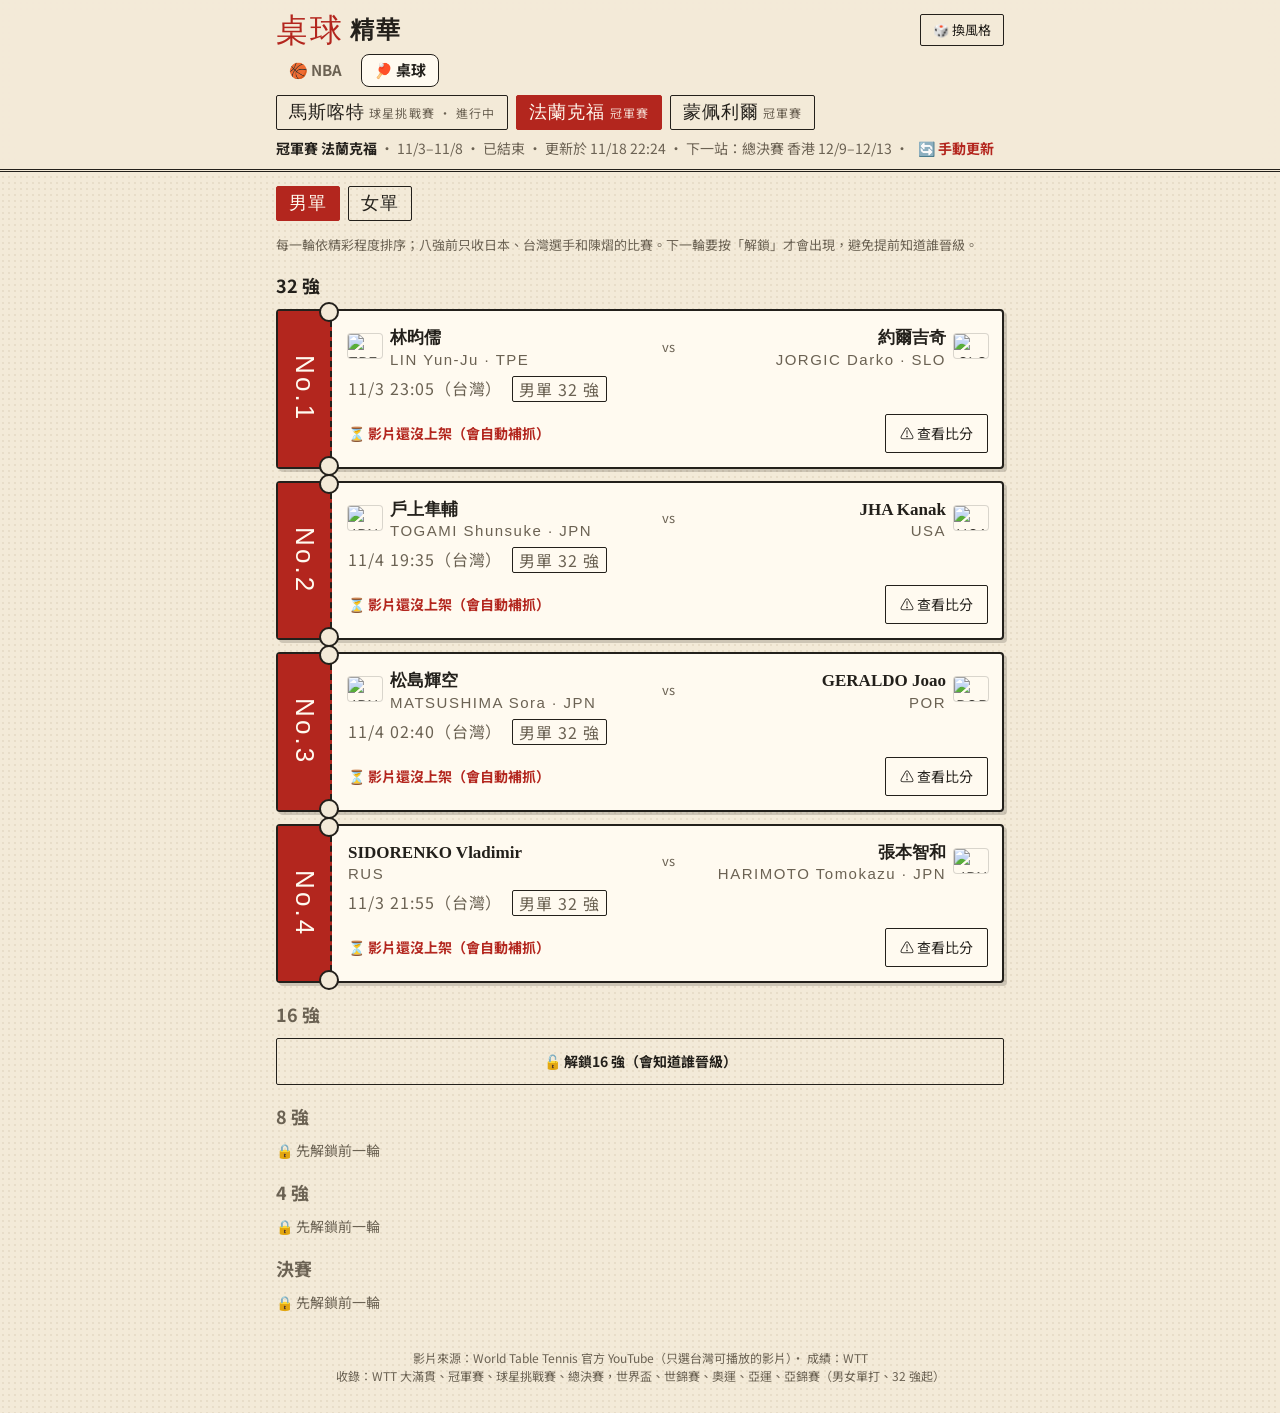
==== docs/tt.html @ 7d72522f "新增桌球分頁：WTT／ITTF 大賽男女單打精華 - scripts/fetch_tt.py：讀 WTT 行事曆與公開靜態成績檔（不偽裝來源）   收錄大滿貫、冠軍賽、球星挑戰賽、總決賽、世界盃、世錦" ====
<!doctype html>
<html lang="zh-Hant">
<head>
<meta charset="utf-8">
<meta name="viewport" content="width=device-width, initial-scale=1, viewport-fit=cover">
<title>桌球精華</title>
<meta name="description" content="WTT 與國際大賽桌球精華，依輪次解鎖、依精彩程度排序，不暴雷。">
<meta name="theme-color" content="#0f1115">
<link rel="icon" href="data:image/svg+xml,<svg xmlns='http://www.w3.org/2000/svg' viewBox='0 0 100 100'><text y='.9em' font-size='90'>🏓</text></svg>">
<link rel="preconnect" href="https://fonts.googleapis.com">
<link rel="preconnect" href="https://fonts.gstatic.com" crossorigin>
<link href="https://fonts.googleapis.com/css2?family=Anton&family=Barlow+Condensed:ital,wght@0,600;1,700;1,800&family=Bebas+Neue&family=Noto+Sans+TC:wght@400;700;900&family=Noto+Serif+TC:wght@700;900&display=swap" rel="stylesheet">
<script>
  // 隨機挑一種風格（C 復古票根 / D 球衣撞色 / E 電視轉播），網址 ?skin=C 可指定
  (function () {
    // 同一次瀏覽中切換分頁時沿用同一種風格
    var S = ["C", "D", "E"], q = new URLSearchParams(location.search).get("skin"), k = null;
    try { k = sessionStorage.getItem("skin"); } catch (e) {}
    var s = S.indexOf(q) >= 0 ? q : S.indexOf(k) >= 0 ? k : S[Math.floor(Math.random() * S.length)];
    document.documentElement.dataset.skin = s;
    try { sessionStorage.setItem("skin", s); } catch (e) {}
  })();
</script>
<link rel="stylesheet" href="style.css">
<link rel="stylesheet" href="skins.css">
</head>
<body>
<header class="top">
  <div class="wrap">
    <div class="titlebar">
      <h1><span class="h1a">桌球</span><span class="h1b">精華</span></h1>
      <button class="skin-btn" id="skin-btn" type="button" title="換一種風格">🎲 換風格</button>
    </div>
    <nav class="tabs" aria-label="運動"><a class="tab" href="./">🏀 NBA</a><a class="tab" href="tt.html" aria-current="page">🏓 桌球</a></nav>
    <nav class="dates" id="events" aria-label="選擇賽事"></nav>
    <p class="summary"><span id="summary"></span>
      <a class="refresh" href="https://github.com/kenaigogo-lang/DailyHighlight/actions/workflows/update_tt.yml" target="_blank" rel="noopener" title="到 GitHub 按 Run workflow，約 1 分鐘後重新整理本頁">🔄 手動更新</a></p>
  </div>
</header>

<main class="wrap">
  <nav class="dates evtabs" id="evtabs" aria-label="男單／女單"></nav>
  <p class="hint">每一輪依精彩程度排序；八強前只收日本、台灣選手和陳熠的比賽。下一輪要按「解鎖」才會出現，避免提前知道誰晉級。</p>
  <div id="rounds"></div>
  <p class="empty" id="empty" hidden></p>
</main>

<footer class="wrap foot">
  影片來源：World Table Tennis 官方 YouTube（只選台灣可播放的影片）· 成績：WTT<br>
  收錄：WTT 大滿貫、冠軍賽、球星挑戰賽、總決賽，世界盃、世錦賽、奧運、亞運、亞錦賽（男女單打、32 強起）
</footer>

<template id="tpl-match">
  <li class="game">
    <span class="stub"></span>
    <div class="row">
      <span class="rank"></span>
      <div class="teams">
        <div class="team away"><img alt="" loading="lazy"><span class="name"></span></div>
        <span class="at">vs</span>
        <div class="team home"><img alt="" loading="lazy"><span class="name"></span></div>
      </div>
    </div>
    <div class="meta"><span class="time"></span><span class="tag"></span></div>
    <div class="actions">
      <button class="btn primary play" type="button">▶ 看精華</button>
      <span class="status"></span>
      <button class="btn ghost box" type="button">⚠️ 查看比分</button>
    </div>
    <div class="player" hidden>
      <div class="frame">
        <div class="yt"></div>
        <div class="cover">
          <button class="cover-btn" type="button">▶</button>
          <span class="cover-text"></span>
        </div>
      </div>
      <button class="btn sound" type="button" hidden></button>
      <div class="controls">
        <button class="btn small back30" type="button">⏪ 30 秒</button>
        <button class="btn small fs" type="button">⛶ 全螢幕</button>
        <button class="btn small close" type="button">✕ 關閉</button>
      </div>
    </div>
    <div class="boxscore" hidden></div>
  </li>
</template>

<script src="common.js"></script>
<script src="tt.js"></script>
</body>
</html>
---- docs/style.css ----
:root {
  --bg: #0f1115;
  --surface: #181b22;
  --surface-2: #20242d;
  --border: #2a2f3a;
  --text: #e8eaee;
  --muted: #8b93a3;
  --accent: #ff7a1a;
  --accent-text: #1a0d02;
  --warn: #f2b84b;
  --radius: 14px;
  color-scheme: dark;
}
@media (prefers-color-scheme: light) {
  :root:not([data-theme="dark"]) {
    --bg: #f4f5f7;
    --surface: #ffffff;
    --surface-2: #eef0f3;
    --border: #dde1e7;
    --text: #15181e;
    --muted: #5f6878;
    --accent: #e8620a;
    --accent-text: #ffffff;
    --warn: #a86a00;
    color-scheme: light;
  }
}

* { box-sizing: border-box; }
html { -webkit-text-size-adjust: 100%; }
body {
  margin: 0;
  background: var(--bg);
  color: var(--text);
  font: 16px/1.5 -apple-system, BlinkMacSystemFont, "Segoe UI", "PingFang TC", "Noto Sans TC", "Microsoft JhengHei", sans-serif;
  overflow-x: hidden;
}
.wrap { max-width: 760px; margin: 0 auto; padding: 0 16px; }

/* ---------- header ---------- */
.top {
  position: sticky; top: 0; z-index: 10;
  background: color-mix(in srgb, var(--bg) 88%, transparent);
  backdrop-filter: blur(10px);
  -webkit-backdrop-filter: blur(10px);
  border-bottom: 1px solid var(--border);
  padding-top: env(safe-area-inset-top);
}
.titlebar { display: flex; align-items: center; justify-content: space-between; gap: 10px; padding: 14px 0 8px; }
h1 { font-size: 20px; margin: 0; letter-spacing: .02em; display: flex; gap: 6px; align-items: center; }
.skin-btn { font: inherit; font-size: 13px; border: 1px solid var(--border); background: var(--surface); color: var(--text); border-radius: 999px; padding: 5px 12px; cursor: pointer; flex: 0 0 auto; }
.stub { display: none; }
.dates {
  display: flex; gap: 8px; overflow-x: auto; padding-bottom: 8px;
  scrollbar-width: none;
}
.dates::-webkit-scrollbar { display: none; }
.date-chip {
  flex: 0 0 auto;
  border: 1px solid var(--border); background: var(--surface);
  color: var(--text); border-radius: 999px;
  padding: 6px 12px; font: inherit; font-size: 14px; cursor: pointer;
}
.date-chip small { color: var(--muted); margin-left: 4px; }
.date-chip[aria-current="true"] { background: var(--accent); border-color: var(--accent); color: var(--accent-text); }
.date-chip[aria-current="true"] small { color: inherit; opacity: .8; }
.summary { margin: 0; padding: 0 0 10px; font-size: 14px; color: var(--muted); }
.summary b { color: var(--text); }
.summary .refresh { margin-left: 6px; color: var(--accent); text-decoration: none; white-space: nowrap; font-weight: 700; }
.summary .waiting { color: var(--warn); }

.hint { color: var(--muted); font-size: 13px; margin: 14px 0 10px; }
.empty { color: var(--muted); text-align: center; padding: 40px 0; }

/* ---------- game card ---------- */
.games { list-style: none; margin: 0; padding: 0; display: grid; grid-template-columns: minmax(0, 1fr); gap: 12px; }
.game {
  position: relative;
  background: var(--surface); border: 1px solid var(--border);
  border-radius: var(--radius); padding: 14px;
}
.row { display: flex; align-items: center; gap: 12px; }
.rank {
  flex: 0 0 28px; height: 28px; border-radius: 50%;
  display: grid; place-items: center;
  background: var(--surface-2); color: var(--muted);
  font-size: 13px; font-weight: 700;
}
.teams { flex: 1; display: flex; align-items: center; gap: 8px; min-width: 0; }
.team { flex: 1; display: flex; align-items: center; gap: 8px; min-width: 0; }
.team.home { flex-direction: row-reverse; text-align: right; }
.team img { width: 40px; height: 40px; object-fit: contain; flex: 0 0 auto; }
.team .name { font-weight: 700; font-size: 17px; white-space: nowrap; overflow: hidden; text-overflow: ellipsis; }
.team .name small { display: block; font-weight: 400; font-size: 12px; color: var(--muted); }
.at { color: var(--muted); font-size: 13px; flex: 0 0 auto; }

.meta { display: flex; gap: 10px; flex-wrap: wrap; margin: 8px 0 0 40px; font-size: 13px; color: var(--muted); }
.tag:empty { display: none; }
.tag { background: var(--surface-2); border-radius: 6px; padding: 0 6px; }

.actions { display: flex; flex-wrap: wrap; align-items: center; gap: 8px; margin-top: 12px; }
.status { font-size: 14px; color: var(--warn); }
.status:empty { display: none; }
.actions .box { margin-left: auto; }

.btn {
  font: inherit; font-size: 14px; cursor: pointer;
  border-radius: 10px; padding: 8px 14px;
  border: 1px solid var(--border); background: var(--surface-2); color: var(--text);
}
.btn.primary { background: var(--accent); border-color: var(--accent); color: var(--accent-text); font-weight: 700; }
.btn.ghost { background: transparent; color: var(--muted); }
.btn.small { padding: 6px 10px; font-size: 13px; }
.btn:disabled { opacity: .4; cursor: default; }
.btn[hidden] { display: none; }

/* ---------- player ---------- */
.player { margin-top: 12px; }
.frame {
  position: relative; width: 100%; aspect-ratio: 16 / 9;
  background: #000; border-radius: 10px; overflow: hidden;
}
.frame:fullscreen { border-radius: 0; aspect-ratio: auto; }
.frame:-webkit-full-screen { border-radius: 0; }
.yt, .frame iframe { position: absolute; inset: 0; width: 100%; height: 100%; border: 0; }
/* 蓋住 YouTube 的暫停推薦、片尾推薦、縮圖，避免暴雷 */
.cover {
  position: absolute; inset: 0; z-index: 2;
  display: flex; flex-direction: column; align-items: center; justify-content: center; gap: 10px;
  background: #0b0d11; color: #c9ced8;
}
.cover[hidden] { display: none; }
.cover-btn {
  width: 72px; height: 72px; border-radius: 50%;
  border: 0; background: var(--accent); color: var(--accent-text);
  font-size: 28px; cursor: pointer; padding-left: 6px;
}
.cover-text { font-size: 14px; }
.controls { display: flex; flex-wrap: wrap; gap: 6px; margin-top: 8px; }
.btn.sound { width: 100%; margin-top: 8px; background: var(--warn); border-color: var(--warn); color: #1a1200; font-weight: 700; }
.btn.sound[hidden] { display: none; }

/* ---------- box score ---------- */
.boxscore { margin-top: 12px; border-top: 1px dashed var(--border); padding-top: 12px; }
.boxscore h3 { font-size: 15px; margin: 14px 0 6px; display: flex; align-items: center; gap: 8px; }
.boxscore h3 img { width: 22px; height: 22px; }
.scroll { overflow-x: auto; -webkit-overflow-scrolling: touch; }
table { border-collapse: collapse; font-size: 13px; width: 100%; white-space: nowrap; font-variant-numeric: tabular-nums; }
th, td { padding: 5px 7px; text-align: right; border-bottom: 1px solid var(--border); }
th { color: var(--muted); font-weight: 600; font-size: 12px; }
th:first-child, td:first-child { text-align: left; position: sticky; left: 0; background: var(--surface); }
tr.bench-start td { border-top: 2px solid var(--border); }
tr.total td { font-weight: 700; }
tr.dnp td { color: var(--muted); }
td.pts { font-weight: 700; }
.pos { color: var(--muted); font-size: 11px; margin-left: 4px; }

.foot { color: var(--muted); font-size: 12px; text-align: center; padding: 28px 16px calc(28px + env(safe-area-inset-bottom)); }

@media (max-width: 420px) {
  .team img { width: 32px; height: 32px; }
  .team .name { font-size: 15px; }
  .meta { margin-left: 0; }
}

/* ---------- 分頁（NBA／桌球） ---------- */
.tabs { display: flex; gap: 6px; padding-bottom: 8px; }
.tab { text-decoration: none; color: var(--muted); font-weight: 700; font-size: 15px; padding: 4px 12px; border-radius: 8px; border: 1px solid transparent; }
.tab[aria-current="page"] { color: var(--text); border-color: var(--border); background: var(--surface); }

/* ---------- 桌球：輪次 ---------- */
.evtabs { margin-top: 14px; padding-bottom: 0; }
.round { margin: 18px 0 8px; }
.round-title { font-size: 18px; margin: 0 0 10px; display: flex; align-items: center; gap: 8px; }
.round.locked .round-title { color: var(--muted); }
.lock-note { color: var(--muted); font-size: 14px; margin: 0; }
.btn.unlock { width: 100%; padding: 12px; font-weight: 700; border-style: dashed; }
.team img.flagimg { width: 34px; height: 24px; object-fit: cover; border-radius: 3px; box-shadow: 0 0 0 1px rgba(0,0,0,.15); }
---- docs/skins.css ----
/* =========================================================
   三種主題（由 <html data-skin="C|D|E"> 決定）
   C 復古票根 / D 球衣撞色 / E 電視轉播
   共用版面在 style.css，這裡只換顏色、字體和裝飾。
   ========================================================= */

/* ---------------------------------------------------------
   C. 復古票根：米色紙張、每場是一張門票、左側票根印排名
   --------------------------------------------------------- */
:root[data-skin="C"] {
  --bg: #f3ead8; --surface: #fffaf0; --surface-2: #efe4cc; --border: #23201b;
  --text: #23201b; --muted: #6b6253; --accent: #b3261e; --accent-text: #fffaf0; --warn: #b3261e;
  color-scheme: light;
}
[data-skin="C"] body {
  background-color: var(--bg);
  background-image: radial-gradient(rgba(120, 90, 40, .09) 1px, transparent 1px);
  background-size: 6px 6px;
}
[data-skin="C"] .top { background: color-mix(in srgb, var(--bg) 92%, transparent); border-bottom: 3px double var(--border); }
[data-skin="C"] h1 { font: 400 32px/1 "Bebas Neue", "Noto Serif TC", serif; color: var(--accent); letter-spacing: .06em; }
[data-skin="C"] h1 .h1b { font-family: "Noto Serif TC", serif; font-weight: 900; font-size: 24px; color: var(--text); }
[data-skin="C"] .skin-btn { border: 1.5px solid var(--border); border-radius: 2px; background: transparent; }
[data-skin="C"] .date-chip { border: 1.5px solid var(--border); border-radius: 2px; background: transparent; font-family: "Bebas Neue", sans-serif; font-size: 18px; letter-spacing: .06em; padding: 3px 12px; }
[data-skin="C"] .date-chip small { font-family: "Noto Sans TC", sans-serif; font-size: 12px; }
[data-skin="C"] .date-chip[aria-current="true"] { background: var(--accent); border-color: var(--accent); }
[data-skin="C"] .game {
  border: 2px solid var(--border); border-radius: 4px; padding-left: 70px;
  box-shadow: 3px 3px 0 rgba(35, 32, 27, .18);
}
[data-skin="C"] .stub {
  display: grid; place-items: center; position: absolute; left: 0; top: 0; bottom: 0; width: 54px;
  background: var(--accent); color: var(--accent-text); border-right: 2px dashed var(--border);
  font: 400 26px "Bebas Neue", sans-serif; letter-spacing: .12em; writing-mode: vertical-rl;
}
[data-skin="C"] .stub::before, [data-skin="C"] .stub::after { /* 票根打孔 */
  content: ""; position: absolute; right: -9px; width: 16px; height: 16px; border-radius: 50%;
  background: var(--bg); border: 2px solid var(--border);
}
[data-skin="C"] .stub::before { top: -9px; }
[data-skin="C"] .stub::after { bottom: -9px; }
[data-skin="C"] .game[data-pending] .stub { background: #8f8676; }
[data-skin="C"] .rank { display: none; }
[data-skin="C"] .team .name { font-family: "Noto Serif TC", serif; font-weight: 900; }
[data-skin="C"] .team .name small { font: 400 15px "Bebas Neue", sans-serif; letter-spacing: .1em; }
[data-skin="C"] .meta { margin-left: 0; font: 400 16px "Bebas Neue", "Noto Sans TC", sans-serif; letter-spacing: .06em; }
[data-skin="C"] .tag { background: transparent; border: 1px solid var(--border); border-radius: 2px; }
[data-skin="C"] .btn { border-radius: 2px; border: 1.5px solid var(--border); background: transparent; }
[data-skin="C"] .btn.primary { background: var(--text); color: var(--bg); border-color: var(--text); font: 400 20px "Bebas Neue", "Noto Sans TC", sans-serif; letter-spacing: .1em; padding: 4px 16px; }
[data-skin="C"] .btn.ghost { color: var(--text); }
[data-skin="C"] .btn.sound { background: var(--accent); color: var(--accent-text); border-color: var(--accent); }
[data-skin="C"] .status { font-weight: 700; }
[data-skin="C"] .frame { border-radius: 2px; border: 2px solid var(--border); }
[data-skin="C"] .cover-btn { background: var(--accent); color: var(--accent-text); }
[data-skin="C"] .boxscore { border-top: 2px dashed var(--border); }
[data-skin="C"] .boxscore h3 { font-family: "Noto Serif TC", serif; }

/* ---------------------------------------------------------
   D. 球衣撞色：卡片用兩隊代表色斜切對撞、網眼布紋、大號碼浮水印
   --------------------------------------------------------- */
:root[data-skin="D"] {
  --bg: #101114; --surface: #1b1d22; --surface-2: #2a2d35; --border: #2f333d;
  --text: #ffffff; --muted: #c9cdd6; --accent: #ffc72c; --accent-text: #111111; --warn: #ffc72c;
  color-scheme: dark;
}
[data-skin="D"] body {
  background-color: var(--bg);
  background-image: radial-gradient(circle, rgba(255, 255, 255, .06) 1.2px, transparent 1.4px);
  background-size: 7px 7px;
}
[data-skin="D"] h1 { font: 400 30px/1 "Anton", "Noto Sans TC", sans-serif; text-transform: uppercase; }
[data-skin="D"] h1 .h1b { color: var(--accent); font-family: "Noto Sans TC", sans-serif; font-weight: 900; font-size: 24px; }
[data-skin="D"] .skin-btn, [data-skin="D"] .date-chip { border: 0; background: var(--surface-2); }
[data-skin="D"] .date-chip[aria-current="true"] { background: var(--accent); color: var(--accent-text); }
[data-skin="D"] .game {
  border: 0; border-radius: 14px; overflow: hidden; color: #fff;
  /* 撞色只畫在卡片上方（展開 box score 時下方維持深色） */
  background:
    linear-gradient(115deg, var(--a, #333) 0 49.6%, #fff 49.6% 50.4%, var(--h, #555) 50.4% 100%) top / 100% 250px no-repeat,
    var(--surface);
  box-shadow: 0 8px 24px rgba(0, 0, 0, .45);
}
[data-skin="D"] .game::after { /* 大號碼浮水印 */
  content: attr(data-rank); position: absolute; left: 50%; top: -22px; transform: translateX(-50%);
  font: 400 110px/1 "Anton", sans-serif; color: rgba(255, 255, 255, .14); pointer-events: none;
}
[data-skin="D"] .game > * { position: relative; z-index: 1; }
[data-skin="D"] .rank { display: none; }
[data-skin="D"] .team img { background: #fff; border-radius: 50%; padding: 4px; box-shadow: 0 2px 6px rgba(0, 0, 0, .35); }
[data-skin="D"] .team .name { font-weight: 900; text-shadow: 0 2px 6px rgba(0, 0, 0, .4); }
[data-skin="D"] .team .name small { color: rgba(255, 255, 255, .8); }
[data-skin="D"] .at { color: rgba(255, 255, 255, .8); }
[data-skin="D"] .meta { color: rgba(255, 255, 255, .85); margin-left: 0; }
[data-skin="D"] .tag { background: rgba(0, 0, 0, .3); }
[data-skin="D"] .btn { border-radius: 999px; }
[data-skin="D"] .btn.primary { background: #fff; color: #111; border-color: #fff; font: 400 17px "Anton", "Noto Sans TC", sans-serif; letter-spacing: .05em; }
[data-skin="D"] .btn.ghost, [data-skin="D"] .btn.small { background: rgba(0, 0, 0, .38); border-color: transparent; color: #fff; }
[data-skin="D"] .status { background: rgba(0, 0, 0, .38); color: #fff; padding: 4px 12px; border-radius: 999px; font-weight: 700; }
[data-skin="D"] .boxscore { background: var(--surface); border-radius: 10px; border-top: 0; padding: 10px; }
[data-skin="D"] .cover-btn { background: var(--accent); color: var(--accent-text); }
[data-skin="D"] .btn.sound { border-radius: 999px; }

/* ---------------------------------------------------------
   E. 電視轉播：深藍背景、白色字幕條卡片、紅色斜切色塊、斜體窄字
   --------------------------------------------------------- */
:root[data-skin="E"] {
  --bg: #071433; --surface: #0d2a6b; --surface-2: #163a8a; --border: #2a4a92;
  --text: #ffffff; --muted: #b8c4e0; --accent: #d50a0a; --accent-text: #ffffff; --warn: #ffd34d;
  color-scheme: dark;
}
[data-skin="E"] body { background: linear-gradient(160deg, #0d2a6b, #071433 55%) fixed; }
[data-skin="E"] .top { background: rgba(7, 20, 51, .9); border-bottom: 3px solid var(--accent); }
[data-skin="E"] h1 { gap: 0; font: italic 800 26px/1 "Barlow Condensed", "Noto Sans TC", sans-serif; text-transform: uppercase; }
[data-skin="E"] h1 span { padding: 6px 12px; transform: skewX(-12deg); }
[data-skin="E"] h1 .h1a { background: var(--accent); }
[data-skin="E"] h1 .h1b { background: #fff; color: #0d2a6b; font-style: normal; font-family: "Noto Sans TC", sans-serif; font-weight: 900; font-size: 20px; }
[data-skin="E"] .skin-btn { border-radius: 0; transform: skewX(-12deg); background: transparent; border: 2px solid #fff; }
[data-skin="E"] .date-chip { border-radius: 0; transform: skewX(-12deg); background: rgba(255, 255, 255, .08); border: 0; font: italic 700 17px "Barlow Condensed", sans-serif; }
[data-skin="E"] .date-chip[aria-current="true"] { background: var(--accent); color: #fff; }
[data-skin="E"] .game {
  /* 卡片內部改成白底深藍字 */
  --text: #0d1c3d; --muted: #4a5672; --surface: #ffffff; --surface-2: #e3e8f2; --border: #c5cee0; --warn: #d50a0a;
  color: var(--text);
  background: linear-gradient(180deg, #ffffff, #e4e9f3);
  border: 0; border-left: 8px solid var(--accent); border-radius: 3px;
  box-shadow: 0 6px 18px rgba(0, 0, 0, .35);
}
[data-skin="E"] .rank { background: transparent; color: var(--accent); font: italic 800 30px "Barlow Condensed", sans-serif; }
[data-skin="E"] .team .name { font-weight: 900; }
[data-skin="E"] .team .name small { font: italic 700 13px "Barlow Condensed", sans-serif; text-transform: uppercase; letter-spacing: .06em; }
[data-skin="E"] .tag { background: #0d2a6b; color: #fff; border-radius: 0; font: italic 600 13px "Barlow Condensed", sans-serif; padding: 1px 8px; }
[data-skin="E"] .btn { border-radius: 0; transform: skewX(-10deg); }
[data-skin="E"] .btn.primary { background: var(--accent); border-color: var(--accent); font: italic 800 19px "Barlow Condensed", "Noto Sans TC", sans-serif; text-transform: uppercase; padding: 5px 18px; }
[data-skin="E"] .btn.ghost { border: 2px solid #0d2a6b; color: #0d2a6b; font-weight: 700; }
[data-skin="E"] .btn.small { background: #0d2a6b; color: #fff; border-color: #0d2a6b; }
[data-skin="E"] .btn.sound { background: #ffd34d; border-color: #ffd34d; }
[data-skin="E"] .status { font-weight: 900; }
[data-skin="E"] .frame { border-radius: 0; }
[data-skin="E"] .cover-btn { background: var(--accent); color: #fff; }
[data-skin="E"] .boxscore { border-top: 2px solid #0d2a6b; }
[data-skin="E"] .hint, [data-skin="E"] .foot { color: var(--muted); }

/* 桌球：國旗維持長方形 */
[data-skin="D"] .team img.flagimg { background: transparent; border-radius: 3px; padding: 0; }
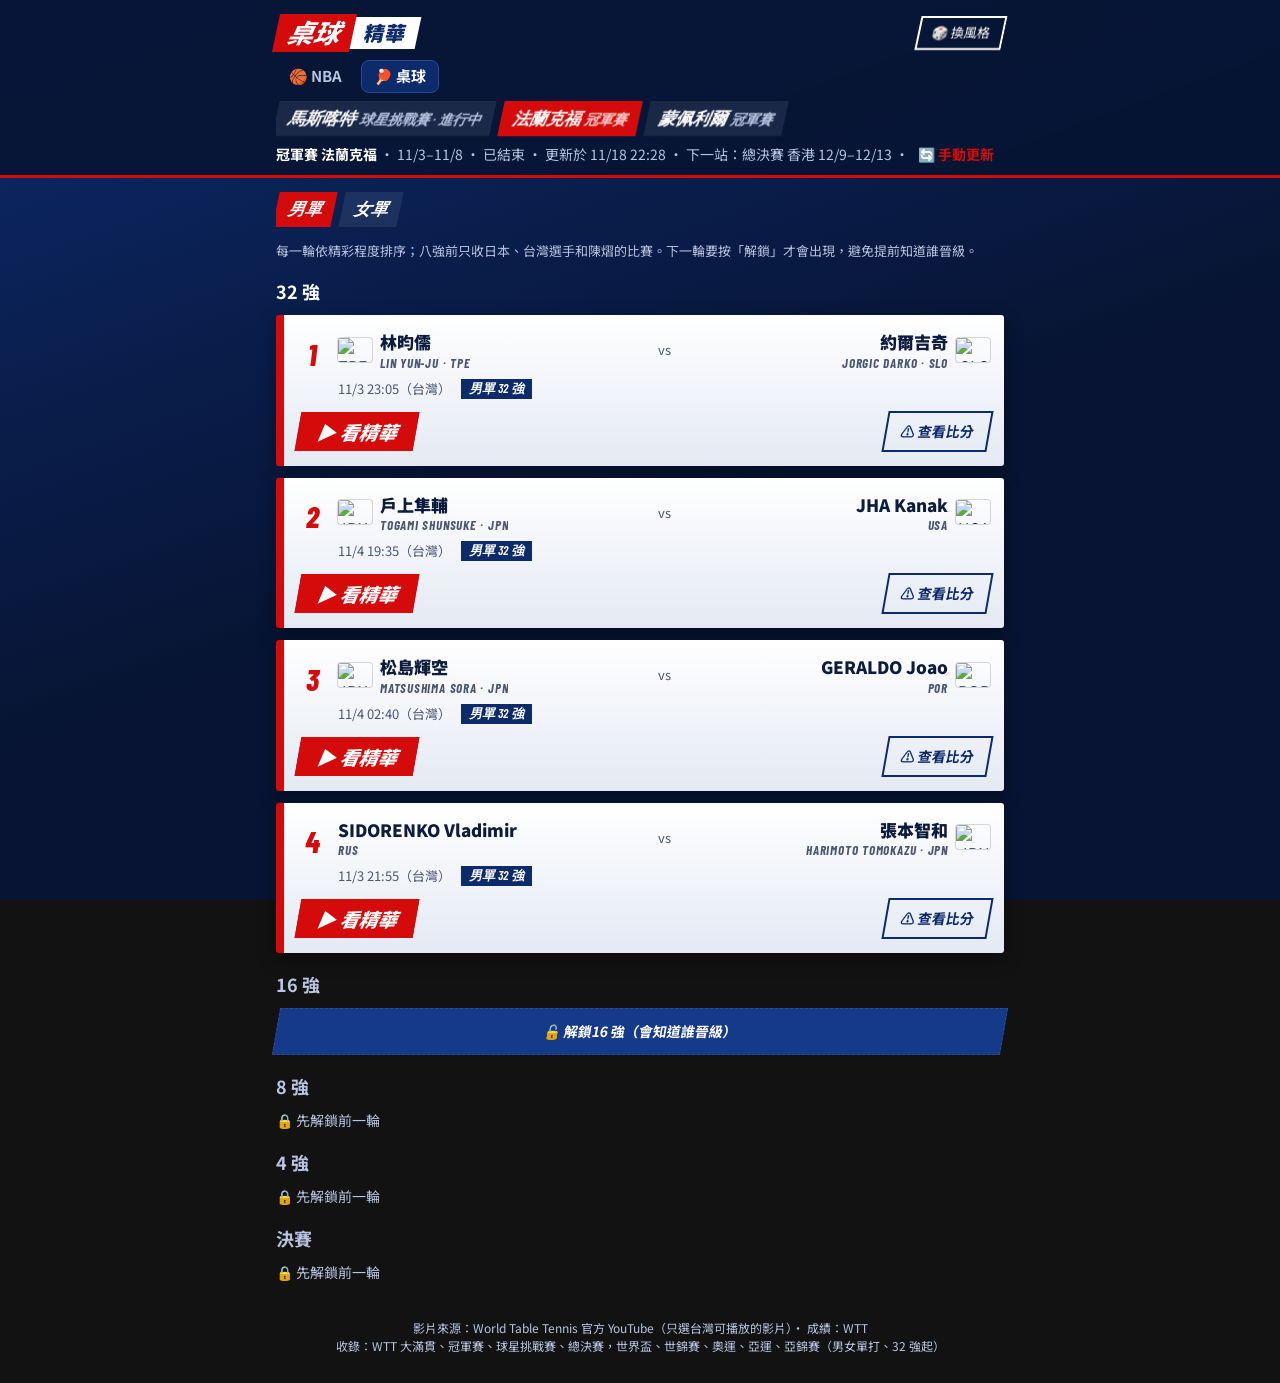
==== commit 461a9eb8: "NBA 與桌球合併成同一個更新流程，每 20 分鐘執行 - update.yml 依序跑 fetch.py 與 fetch_tt.py，cron-job.org 只需觸發一個流程 - 移除 updat" ====
--- a/docs/tt.html
+++ b/docs/tt.html
@@ -34,7 +34,7 @@
     <nav class="tabs" aria-label="運動"><a class="tab" href="./">🏀 NBA</a><a class="tab" href="tt.html" aria-current="page">🏓 桌球</a></nav>
     <nav class="dates" id="events" aria-label="選擇賽事"></nav>
     <p class="summary"><span id="summary"></span>
-      <a class="refresh" href="https://github.com/kenaigogo-lang/DailyHighlight/actions/workflows/update_tt.yml" target="_blank" rel="noopener" title="到 GitHub 按 Run workflow，約 1 分鐘後重新整理本頁">🔄 手動更新</a></p>
+      <a class="refresh" href="https://github.com/kenaigogo-lang/DailyHighlight/actions/workflows/update.yml" target="_blank" rel="noopener" title="到 GitHub 按 Run workflow，約 1 分鐘後重新整理本頁">🔄 手動更新</a></p>
   </div>
 </header>
 
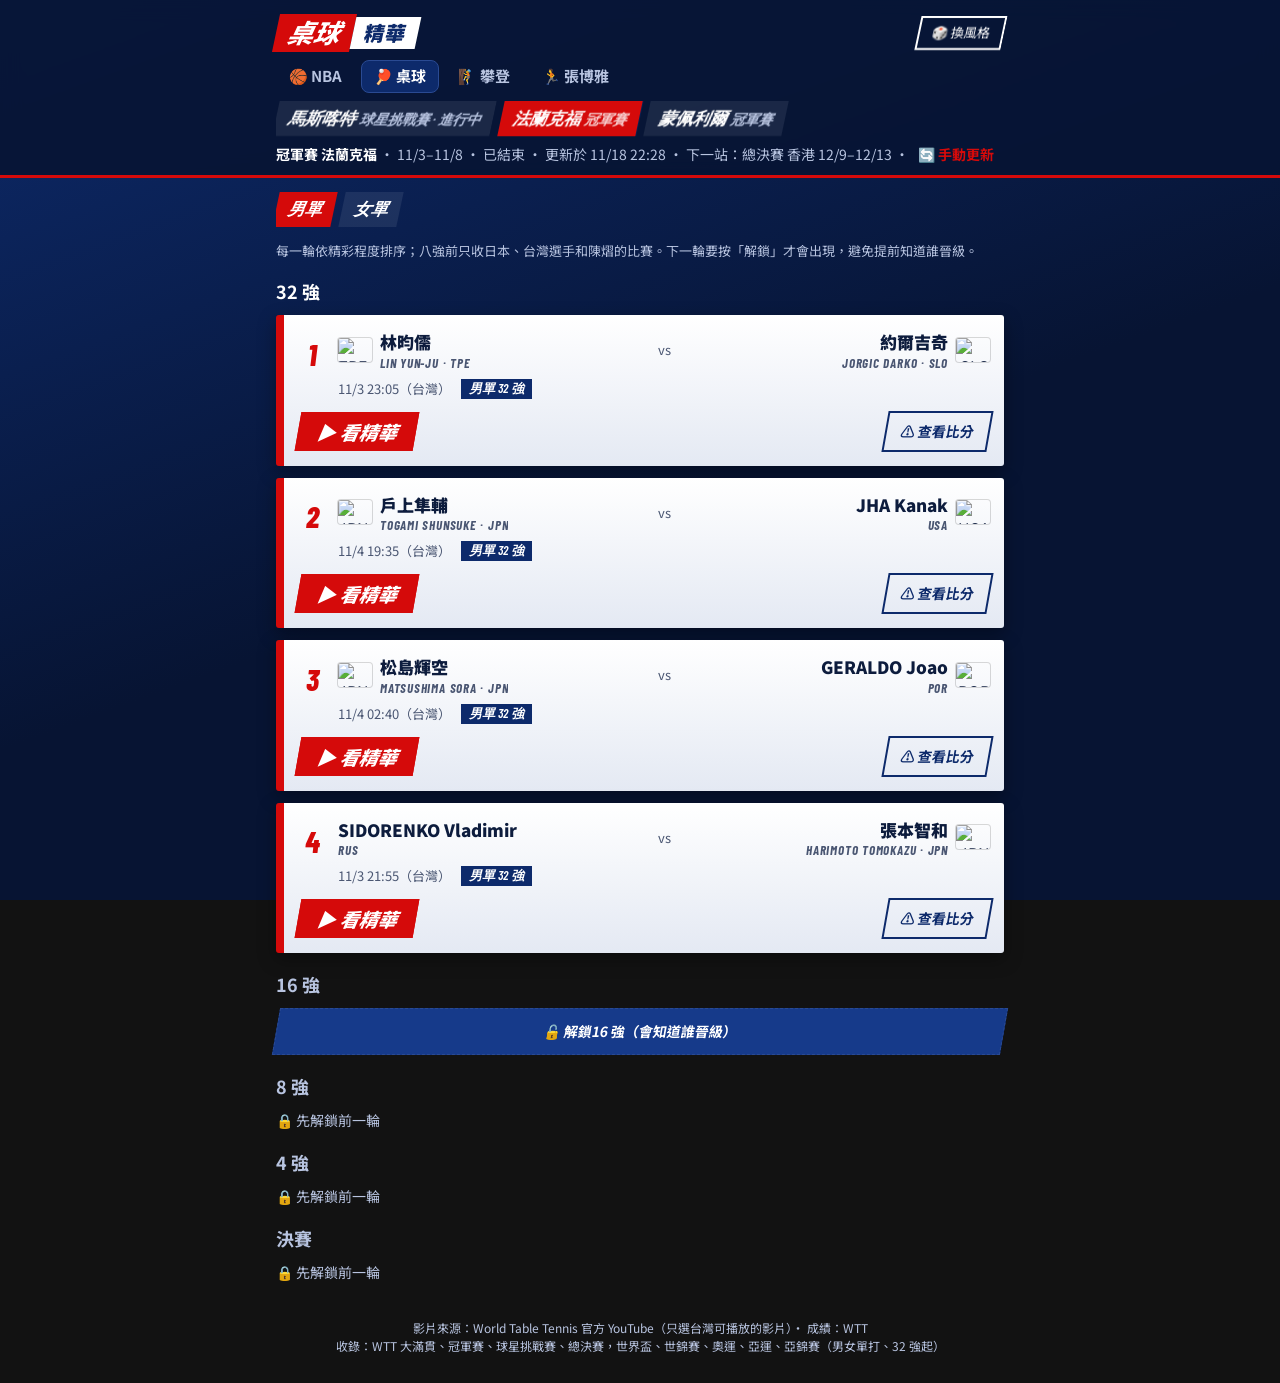
==== commit 7d60c289: "新增攀登與張博雅分頁 攀登（docs/climb.html） - World Climbing 官方頻道，只收女子抱石／先鋒；完整轉播在台灣被封鎖，改用精華集 - 依說明欄章節切出「女子準決賽／決賽」" ====
--- a/docs/tt.html
+++ b/docs/tt.html
@@ -31,7 +31,7 @@
       <h1><span class="h1a">桌球</span><span class="h1b">精華</span></h1>
       <button class="skin-btn" id="skin-btn" type="button" title="換一種風格">🎲 換風格</button>
     </div>
-    <nav class="tabs" aria-label="運動"><a class="tab" href="./">🏀 NBA</a><a class="tab" href="tt.html" aria-current="page">🏓 桌球</a></nav>
+    <nav class="tabs" aria-label="運動"><a class="tab" href="./">🏀 NBA</a><a class="tab" href="tt.html" aria-current="page">🏓 桌球</a><a class="tab" href="climb.html">🧗 攀登</a><a class="tab" href="zby.html">🏃 張博雅</a></nav>
     <nav class="dates" id="events" aria-label="選擇賽事"></nav>
     <p class="summary"><span id="summary"></span>
       <a class="refresh" href="https://github.com/kenaigogo-lang/DailyHighlight/actions/workflows/update.yml" target="_blank" rel="noopener" title="到 GitHub 按 Run workflow，約 1 分鐘後重新整理本頁">🔄 手動更新</a></p>
--- a/docs/style.css
+++ b/docs/style.css
@@ -176,3 +176,16 @@
 .lock-note { color: var(--muted); font-size: 14px; margin: 0; }
 .btn.unlock { width: 100%; padding: 12px; font-weight: 700; border-style: dashed; }
 .team img.flagimg { width: 34px; height: 24px; object-fit: cover; border-radius: 3px; box-shadow: 0 0 0 1px rgba(0,0,0,.15); }
+
+.cover-link { color: #fff; font-size: 14px; text-decoration: underline; padding: 6px 16px; text-align: center; }
+
+/* ---------- 攀登／張博雅：一張卡片多個影片按鈕 ---------- */
+.ev-head { display: flex; flex-direction: column; min-width: 0; }
+.ev-name { font-weight: 800; font-size: 18px; }
+.ev-sub { color: var(--muted); font-size: 12px; }
+.event .meta { margin-left: 0; }
+.items { gap: 8px; }
+.items .item { display: inline-flex; gap: 4px; align-items: center; }
+.items .btn.primary { font-size: 14px; padding: 7px 12px; }
+.btn.swap { padding: 6px 8px; font-size: 12px; }
+.btn[disabled] { opacity: .5; }
--- a/docs/skins.css
+++ b/docs/skins.css
@@ -142,3 +142,9 @@
 
 /* 桌球：國旗維持長方形 */
 [data-skin="D"] .team img.flagimg { background: transparent; border-radius: 3px; padding: 0; }
+
+/* 攀登／張博雅卡片：C 主題票根寫日期、D 主題不用浮水印號碼 */
+[data-skin="C"] .event .stub { font-size: 20px; }
+[data-skin="D"] .event .ev-name, [data-skin="D"] .event .ev-sub, [data-skin="D"] .event .meta { color: #fff; text-shadow: 0 2px 6px rgba(0,0,0,.35); }
+[data-skin="E"] .event .ev-name { font-weight: 900; }
+[data-skin="C"] .items .btn.primary { font-size: 17px; padding: 4px 12px; }
